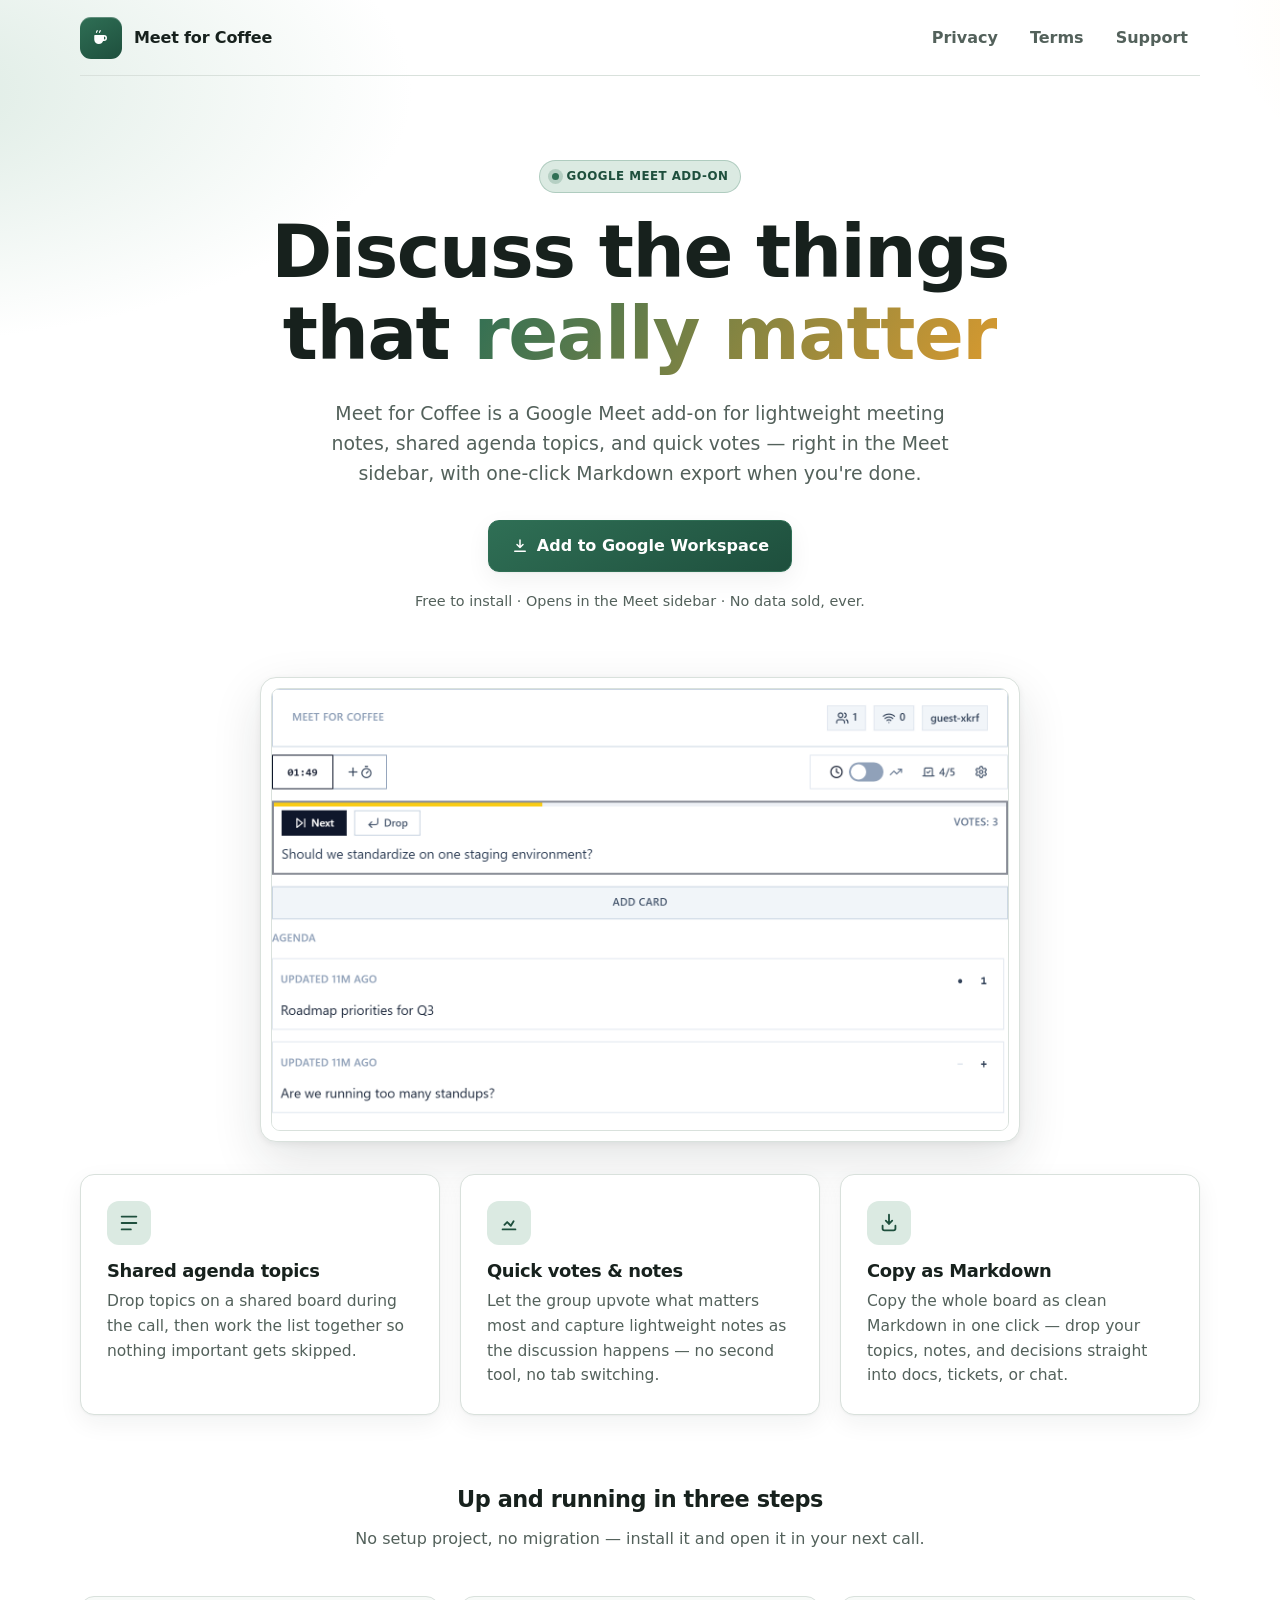
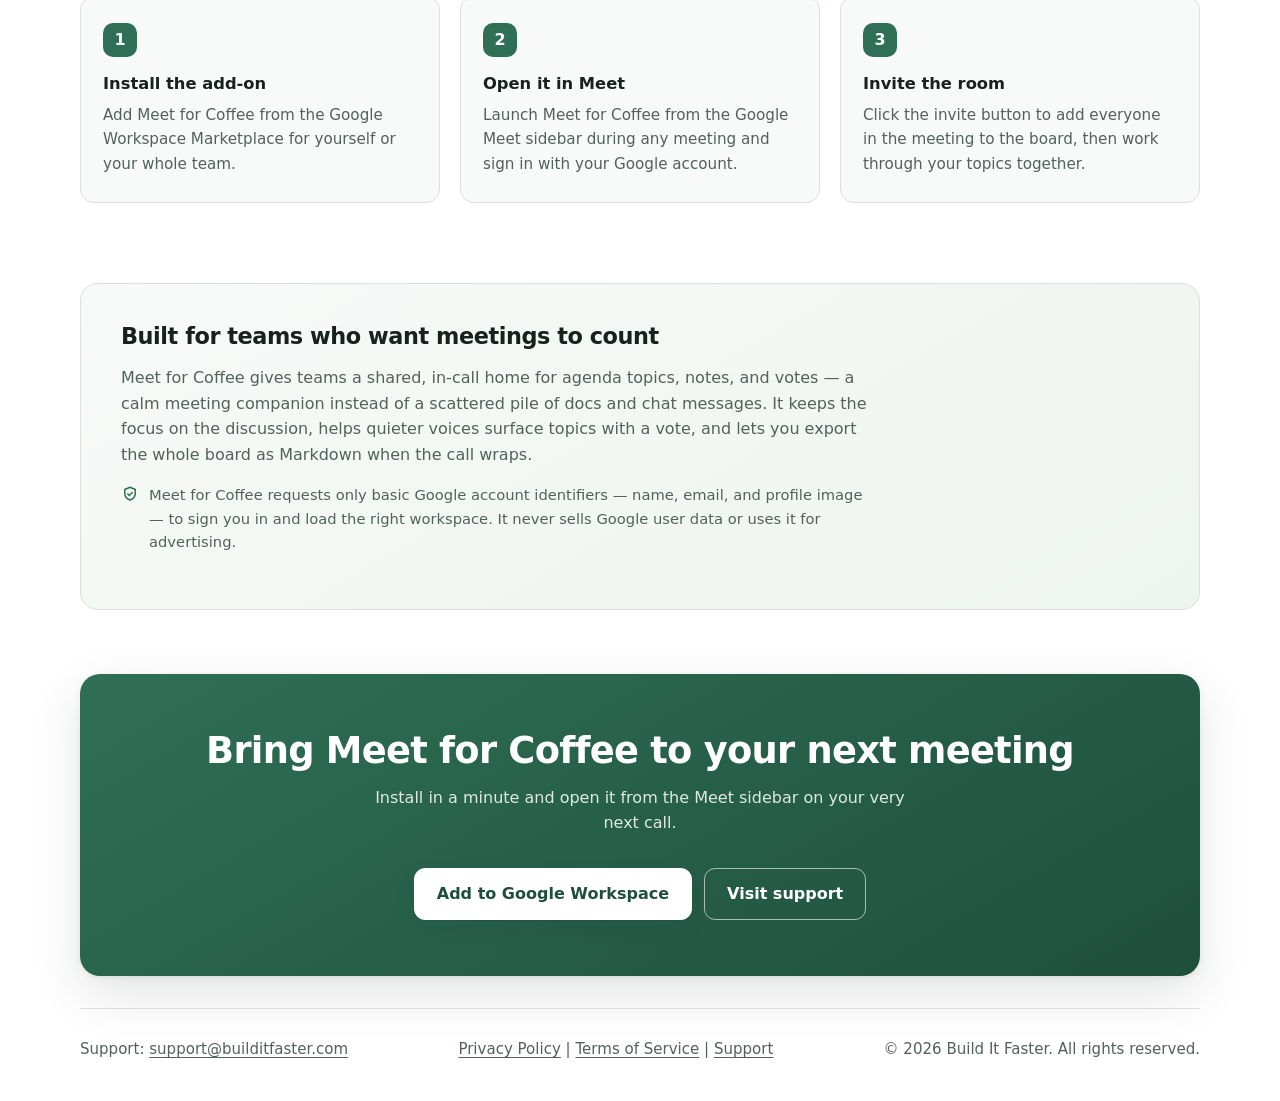
==== index.html @ 9d595fa3 "feat: real Meet for Coffee screenshot + copy tweaks - Add assets/sidepanel.png: actual app captured " ====
<!doctype html>
<html lang="en">
  <head>
    <meta charset="utf-8">
    <meta name="viewport" content="width=device-width, initial-scale=1">
    <meta name="description" content="Meet for Coffee is a Google Meet add-on for lightweight meeting notes, shared agenda topics, quick votes, and one-click Markdown export — right inside your call.">
    <meta name="theme-color" content="#2f6f55">
    <meta property="og:title" content="Meet for Coffee — discuss what actually matters in Google Meet">
    <meta property="og:description" content="Capture agenda topics, notes, and votes, then export the whole board as Markdown — without leaving your Google Meet call.">
    <meta property="og:type" content="website">
    <title>Meet for Coffee — Meeting notes &amp; agendas inside Google Meet</title>
    <link rel="icon" href="data:image/svg+xml,%3Csvg xmlns='http://www.w3.org/2000/svg' viewBox='0 0 32 32'%3E%3Crect width='32' height='32' rx='8' fill='%232f6f55'/%3E%3Cpath d='M9 12h11a4 4 0 0 1 0 8h-1.2A6 6 0 0 1 13 24h0a6 6 0 0 1-6-6v-5a1 1 0 0 1 1-1h1zm11 2v4a2 2 0 0 0 0-4z' fill='%23fff'/%3E%3C/svg%3E">
    <link rel="stylesheet" href="styles.css">
  </head>
  <body>
    <header class="site-header">
      <a class="brand" href="./" aria-label="Meet for Coffee home">
        <span class="logo" aria-hidden="true">
          <svg viewBox="0 0 32 32" fill="none" xmlns="http://www.w3.org/2000/svg">
            <path d="M9 12h11a4 4 0 0 1 0 8h-1.2A6 6 0 0 1 13 24a6 6 0 0 1-6-6v-5a1 1 0 0 1 1-1h1zm11 2v4a2 2 0 0 0 0-4z" fill="currentColor"/>
            <path d="M11 6c0 1.2-1 1.2-1 2.4M15 6c0 1.2-1 1.2-1 2.4" stroke="currentColor" stroke-width="1.6" stroke-linecap="round"/>
          </svg>
        </span>
        <span>Meet for Coffee</span>
      </a>
      <nav aria-label="Primary navigation">
        <a href="./privacy/">Privacy</a>
        <a href="./terms/">Terms</a>
        <a href="./support/">Support</a>
      </nav>
    </header>

    <main>
      <section class="hero hero-center">
        <p class="eyebrow">Google Meet add-on</p>
        <h1>Discuss the things that <span class="accent">really matter</span></h1>
        <p class="lede">Meet for Coffee is a Google Meet add-on for lightweight meeting notes, shared agenda topics, and quick votes — right in the Meet sidebar, with one-click Markdown export when you're done.</p>
        <div class="actions" aria-label="Primary actions">
          <a class="button primary" href="./support/#installation">
            <svg width="18" height="18" viewBox="0 0 24 24" fill="none" xmlns="http://www.w3.org/2000/svg" aria-hidden="true"><path d="M12 4v10m0 0 4-4m-4 4-4-4M5 19h14" stroke="currentColor" stroke-width="2" stroke-linecap="round" stroke-linejoin="round"/></svg>
            Add to Google Workspace
          </a>
        </div>
        <p class="trust">Free to install · Opens in the Meet sidebar · No data sold, ever.</p>
      </section>

      <section class="showcase" aria-label="Meet for Coffee in a Google Meet call">
        <figure class="shot">
          <img
            src="assets/sidepanel.png"
            alt="Meet for Coffee open in the Google Meet sidebar, showing the current topic, votes, and the agenda board"
            loading="lazy"
            onerror="this.closest('.showcase').style.display='none'">
        </figure>
      </section>

      <section class="content-grid" aria-label="Features">
        <article>
          <div class="feat-icon" aria-hidden="true">
            <svg viewBox="0 0 24 24" fill="none" xmlns="http://www.w3.org/2000/svg"><path d="M4 5h16M4 12h16M4 19h10" stroke="currentColor" stroke-width="2" stroke-linecap="round"/></svg>
          </div>
          <h2>Shared agenda topics</h2>
          <p>Drop topics on a shared board during the call, then work the list together so nothing important gets skipped.</p>
        </article>
        <article>
          <div class="feat-icon" aria-hidden="true">
            <svg viewBox="0 0 24 24" fill="none" xmlns="http://www.w3.org/2000/svg"><path d="M7 14l3-3 4 4 3-5" stroke="currentColor" stroke-width="2" stroke-linecap="round" stroke-linejoin="round"/><path d="M5 19h14" stroke="currentColor" stroke-width="2" stroke-linecap="round"/></svg>
          </div>
          <h2>Quick votes &amp; notes</h2>
          <p>Let the group upvote what matters most and capture lightweight notes as the discussion happens — no second tool, no tab switching.</p>
        </article>
        <article>
          <div class="feat-icon" aria-hidden="true">
            <svg viewBox="0 0 24 24" fill="none" xmlns="http://www.w3.org/2000/svg"><path d="M12 3v10m0 0 3.5-3.5M12 13 8.5 9.5" stroke="currentColor" stroke-width="2" stroke-linecap="round" stroke-linejoin="round"/><path d="M5 15v3a2 2 0 0 0 2 2h10a2 2 0 0 0 2-2v-3" stroke="currentColor" stroke-width="2" stroke-linecap="round"/></svg>
          </div>
          <h2>Copy as Markdown</h2>
          <p>Copy the whole board as clean Markdown in one click — drop your topics, notes, and decisions straight into docs, tickets, or chat.</p>
        </article>
      </section>

      <section class="section" aria-labelledby="how-it-works">
        <div class="section-head">
          <h2 id="how-it-works">Up and running in three steps</h2>
          <p>No setup project, no migration — install it and open it in your next call.</p>
        </div>
        <div class="steps">
          <div class="step">
            <h3>Install the add-on</h3>
            <p>Add Meet for Coffee from the Google Workspace Marketplace for yourself or your whole team.</p>
          </div>
          <div class="step">
            <h3>Open it in Meet</h3>
            <p>Launch Meet for Coffee from the Google Meet sidebar during any meeting and sign in with your Google account.</p>
          </div>
          <div class="step">
            <h3>Invite the room</h3>
            <p>Click the invite button to add everyone in the meeting to the board, then work through your topics together.</p>
          </div>
        </div>
      </section>

      <section class="plain-section" aria-labelledby="about">
        <h2 id="about">Built for teams who want meetings to count</h2>
        <p>Meet for Coffee gives teams a shared, in-call home for agenda topics, notes, and votes — a calm meeting companion instead of a scattered pile of docs and chat messages. It keeps the focus on the discussion, helps quieter voices surface topics with a vote, and lets you export the whole board as Markdown when the call wraps.</p>
        <p class="data-note">
          <svg viewBox="0 0 24 24" fill="none" xmlns="http://www.w3.org/2000/svg" aria-hidden="true"><path d="M12 3l7 3v5c0 4.5-3 7.5-7 9-4-1.5-7-4.5-7-9V6l7-3z" stroke="currentColor" stroke-width="2" stroke-linejoin="round"/><path d="M9 12l2 2 4-4" stroke="currentColor" stroke-width="2" stroke-linecap="round" stroke-linejoin="round"/></svg>
          <span>Meet for Coffee requests only basic Google account identifiers — name, email, and profile image — to sign you in and load the right workspace. It never sells Google user data or uses it for advertising.</span>
        </p>
      </section>

      <section class="cta" aria-labelledby="cta-title">
        <h2 id="cta-title">Bring Meet for Coffee to your next meeting</h2>
        <p>Install in a minute and open it from the Meet sidebar on your very next call.</p>
        <div class="actions" style="justify-content:center">
          <a class="button primary" href="./support/#installation">Add to Google Workspace</a>
          <a class="button secondary" href="./support/">Visit support</a>
        </div>
      </section>
    </main>

    <footer class="site-footer">
      <p>Support: <a href="mailto:support@builditfaster.com">support@builditfaster.com</a></p>
      <p>
        <a href="./privacy/">Privacy Policy</a>
        <span aria-hidden="true">|</span>
        <a href="./terms/">Terms of Service</a>
        <span aria-hidden="true">|</span>
        <a href="./support/">Support</a>
      </p>
      <p>&copy; 2026 Build It Faster. All rights reserved.</p>
    </footer>
  </body>
</html>
---- styles.css ----
:root {
  color-scheme: light dark;
  --ink: #17211d;
  --muted: #53615b;
  --line: #d9e1dc;
  --surface: #f7faf8;
  --surface-2: #eef4f0;
  --accent: #2f6f55;
  --accent-dark: #1e4f3d;
  --accent-soft: #dbeae2;
  --warm: #f0b85a;
  --warm-dark: #d99a2f;
  --white: #ffffff;
  --bg: #ffffff;
  --card: #ffffff;
  --shadow: 0 1px 2px rgba(23, 33, 29, 0.04), 0 8px 24px rgba(23, 33, 29, 0.06);
  --shadow-lg: 0 2px 6px rgba(23, 33, 29, 0.06), 0 18px 50px rgba(23, 33, 29, 0.12);
  --radius: 14px;
  font-family: Inter, ui-sans-serif, system-ui, -apple-system, BlinkMacSystemFont, "Segoe UI", sans-serif;
}

@media (prefers-color-scheme: dark) {
  :root {
    --ink: #e8efea;
    --muted: #9fb0a8;
    --line: #2a3833;
    --surface: #16201c;
    --surface-2: #1b2723;
    --accent: #4f9d7c;
    --accent-dark: #79c2a2;
    --accent-soft: #1f3a2e;
    --white: #ffffff;
    --bg: #0e1613;
    --card: #14201b;
    --shadow: 0 1px 2px rgba(0, 0, 0, 0.3), 0 8px 24px rgba(0, 0, 0, 0.35);
    --shadow-lg: 0 2px 6px rgba(0, 0, 0, 0.35), 0 18px 50px rgba(0, 0, 0, 0.5);
  }
}

* {
  box-sizing: border-box;
}

html {
  scroll-behavior: smooth;
}

body {
  margin: 0;
  color: var(--ink);
  background: var(--bg);
  line-height: 1.6;
  -webkit-font-smoothing: antialiased;
}

a {
  color: var(--accent-dark);
  text-decoration-thickness: 0.08em;
  text-underline-offset: 0.18em;
}

.site-header,
.site-footer,
main {
  width: min(1120px, calc(100% - 32px));
  margin: 0 auto;
}

.site-header {
  min-height: 76px;
  display: flex;
  align-items: center;
  justify-content: space-between;
  gap: 24px;
  border-bottom: 1px solid var(--line);
}

.brand {
  display: inline-flex;
  align-items: center;
  gap: 12px;
  color: var(--ink);
  font-weight: 800;
  text-decoration: none;
  letter-spacing: -0.01em;
}

.logo {
  width: 42px;
  height: 42px;
  display: inline-grid;
  place-items: center;
  border-radius: 11px;
  background: linear-gradient(150deg, var(--accent), var(--accent-dark));
  color: var(--white);
  font-size: 0.92rem;
  letter-spacing: 0;
  box-shadow: inset 0 1px 0 rgba(255, 255, 255, 0.25);
}

.logo svg {
  width: 24px;
  height: 24px;
}

nav {
  display: flex;
  flex-wrap: wrap;
  gap: 8px;
  font-weight: 650;
}

nav a {
  color: var(--muted);
  text-decoration: none;
  padding: 8px 12px;
  border-radius: 9px;
  transition: color 0.15s ease, background 0.15s ease;
}

nav a[aria-current="page"],
nav a:hover {
  color: var(--accent-dark);
  background: var(--accent-soft);
}

/* ---------- Hero ---------- */

.hero {
  position: relative;
  padding: 84px 0 56px;
}

.hero-center {
  text-align: center;
  display: flex;
  flex-direction: column;
  align-items: center;
}

.hero-center h1,
.hero-center .lede {
  margin-left: auto;
  margin-right: auto;
}

.hero::before {
  content: "";
  position: absolute;
  inset: -120px -50vw -40px;
  z-index: -1;
  background:
    radial-gradient(900px 420px at 18% 18%, var(--accent-soft), transparent 60%),
    radial-gradient(700px 380px at 92% 8%, rgba(240, 184, 90, 0.18), transparent 60%);
  pointer-events: none;
}

.eyebrow {
  display: inline-flex;
  align-items: center;
  gap: 8px;
  color: var(--accent-dark);
  font-weight: 800;
  margin: 0 0 18px;
  text-transform: uppercase;
  letter-spacing: 0.04em;
  font-size: 0.74rem;
  padding: 6px 12px;
  border-radius: 999px;
  background: var(--accent-soft);
  border: 1px solid color-mix(in srgb, var(--accent) 25%, transparent);
}

.eyebrow::before {
  content: "";
  width: 7px;
  height: 7px;
  border-radius: 50%;
  background: var(--accent);
  box-shadow: 0 0 0 4px color-mix(in srgb, var(--accent) 22%, transparent);
}

h1,
h2 {
  line-height: 1.12;
  margin: 0;
  letter-spacing: -0.02em;
}

h1 {
  max-width: 760px;
  font-size: clamp(2.5rem, 6vw, 4.6rem);
  font-weight: 820;
}

h1 .accent {
  background: linear-gradient(120deg, var(--accent), var(--warm-dark));
  -webkit-background-clip: text;
  background-clip: text;
  color: transparent;
}

h2 {
  font-size: 1.4rem;
  margin-bottom: 14px;
}

.lede {
  max-width: 620px;
  color: var(--muted);
  font-size: 1.18rem;
  margin: 22px 0 0;
}

.actions {
  display: flex;
  flex-wrap: wrap;
  gap: 12px;
  margin-top: 32px;
}

.button {
  min-height: 48px;
  display: inline-flex;
  align-items: center;
  justify-content: center;
  gap: 8px;
  padding: 12px 22px;
  border: 1px solid var(--accent);
  border-radius: 11px;
  font-weight: 720;
  text-decoration: none;
  transition: transform 0.12s ease, box-shadow 0.18s ease, background 0.18s ease;
}

.button.primary {
  background: linear-gradient(150deg, var(--accent), var(--accent-dark));
  color: var(--white);
  box-shadow: var(--shadow);
}

.button.primary:hover {
  transform: translateY(-2px);
  box-shadow: var(--shadow-lg);
}

.button.secondary {
  background: var(--card);
  color: var(--accent-dark);
}

.button.secondary:hover {
  transform: translateY(-2px);
  background: var(--surface);
}

.trust {
  margin: 18px 0 0;
  color: var(--muted);
  font-size: 0.9rem;
}

/* ---------- App screenshot showcase ---------- */

.showcase {
  display: flex;
  justify-content: center;
  padding: 8px 0 16px;
}

.shot {
  margin: 0;
  max-width: 760px;
  width: 100%;
  background: var(--card);
  border: 1px solid var(--line);
  border-radius: 16px;
  padding: 10px;
  box-shadow: var(--shadow-lg);
}

.shot img {
  display: block;
  width: 100%;
  height: auto;
  border-radius: 9px;
  border: 1px solid var(--line);
}

@media (prefers-reduced-motion: reduce) {
  html { scroll-behavior: auto; }
}

/* ---------- Feature cards ---------- */

.content-grid {
  display: grid;
  grid-template-columns: repeat(3, minmax(0, 1fr));
  gap: 20px;
  padding: 16px 0 8px;
}

.content-grid article {
  background: var(--card);
  border: 1px solid var(--line);
  border-radius: var(--radius);
  padding: 26px;
  box-shadow: var(--shadow);
  transition: transform 0.15s ease, box-shadow 0.2s ease;
}

.content-grid article:hover {
  transform: translateY(-3px);
  box-shadow: var(--shadow-lg);
}

.feat-icon {
  width: 44px;
  height: 44px;
  display: grid;
  place-items: center;
  border-radius: 12px;
  background: var(--accent-soft);
  color: var(--accent-dark);
  margin-bottom: 16px;
}

.feat-icon svg { width: 22px; height: 22px; }

.content-grid h2 { font-size: 1.12rem; margin-bottom: 8px; }
.content-grid p { margin: 0; color: var(--muted); font-size: 0.97rem; }

/* ---------- Steps + about ---------- */

.section-head {
  text-align: center;
  max-width: 640px;
  margin: 0 auto 8px;
}

.section-head p { color: var(--muted); margin-top: 10px; }

.steps {
  display: grid;
  grid-template-columns: repeat(3, 1fr);
  gap: 20px;
  padding: 28px 0 8px;
  counter-reset: step;
}

.step {
  position: relative;
  padding: 26px 22px;
  background: var(--surface);
  border: 1px solid var(--line);
  border-radius: var(--radius);
}

.step::before {
  counter-increment: step;
  content: counter(step);
  display: grid;
  place-items: center;
  width: 34px;
  height: 34px;
  border-radius: 10px;
  background: var(--accent);
  color: var(--white);
  font-weight: 800;
  margin-bottom: 14px;
}

.step h3 { margin: 0 0 6px; font-size: 1.02rem; }
.step p { margin: 0; color: var(--muted); font-size: 0.95rem; }

.section {
  padding: 64px 0 16px;
}

.plain-section {
  background: linear-gradient(150deg, var(--surface), var(--surface-2));
  border: 1px solid var(--line);
  border-radius: 18px;
  padding: 40px;
  margin: 56px 0 16px;
}

.plain-section h2 { margin-bottom: 12px; }
.plain-section p { max-width: 760px; color: var(--muted); }

.data-note {
  display: flex;
  gap: 10px;
  align-items: flex-start;
  margin-top: 14px;
  font-size: 0.92rem;
  color: var(--muted);
}

.data-note svg { flex: none; width: 18px; height: 18px; color: var(--accent); margin-top: 2px; }

/* ---------- CTA ---------- */

.cta {
  text-align: center;
  background: linear-gradient(150deg, var(--accent), var(--accent-dark));
  color: var(--white);
  border-radius: 20px;
  padding: 56px 32px;
  margin: 64px 0 16px;
  box-shadow: var(--shadow-lg);
}

.cta h2 { color: var(--white); font-size: clamp(1.6rem, 3.4vw, 2.3rem); }
.cta p { color: rgba(255, 255, 255, 0.86); max-width: 560px; margin: 12px auto 28px; }

.cta .button.primary {
  background: var(--white);
  color: var(--accent-dark);
  border-color: var(--white);
}

.cta .button.secondary {
  background: transparent;
  color: var(--white);
  border-color: rgba(255, 255, 255, 0.6);
}

/* ---------- Policy pages ---------- */

.policy {
  max-width: 840px;
  padding: 56px 0 64px;
}

.policy h1 {
  font-size: clamp(2.25rem, 7vw, 4rem);
  margin-bottom: 20px;
}

.policy h2 {
  margin-top: 36px;
}

li + li {
  margin-top: 8px;
}

/* ---------- Footer ---------- */

.site-footer {
  display: flex;
  flex-wrap: wrap;
  justify-content: space-between;
  gap: 10px 20px;
  padding: 28px 0 40px;
  margin-top: 32px;
  border-top: 1px solid var(--line);
  color: var(--muted);
  font-size: 0.94rem;
}

.site-footer p {
  margin: 0;
}

.site-footer a { color: var(--muted); }
.site-footer a:hover { color: var(--accent-dark); }

@media (max-width: 900px) {
  .hero {
    grid-template-columns: 1fr;
    padding: 56px 0 40px;
    gap: 40px;
  }
  .content-grid,
  .steps {
    grid-template-columns: 1fr;
  }
}

@media (max-width: 720px) {
  .site-header {
    align-items: flex-start;
    flex-direction: column;
    padding: 18px 0;
  }
  .plain-section,
  .cta { padding: 32px 22px; }
  .button {
    width: 100%;
  }
}
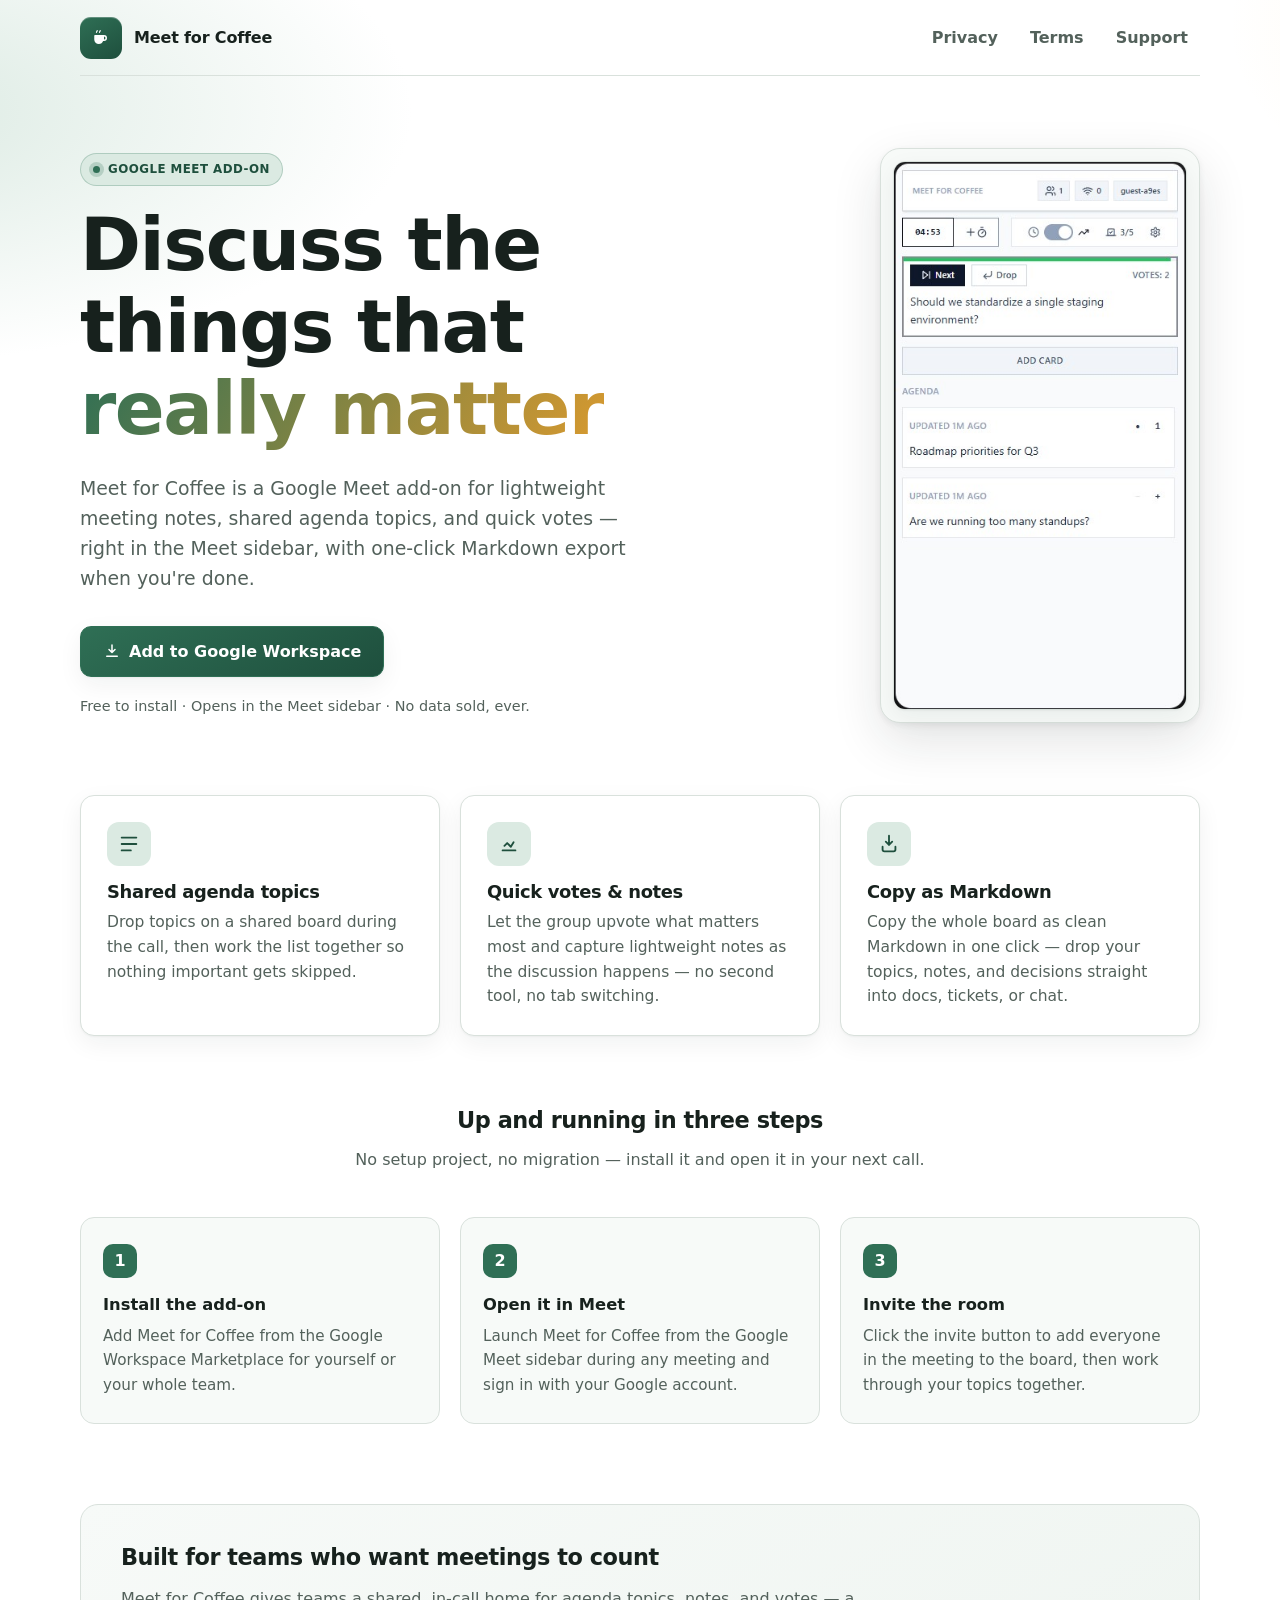
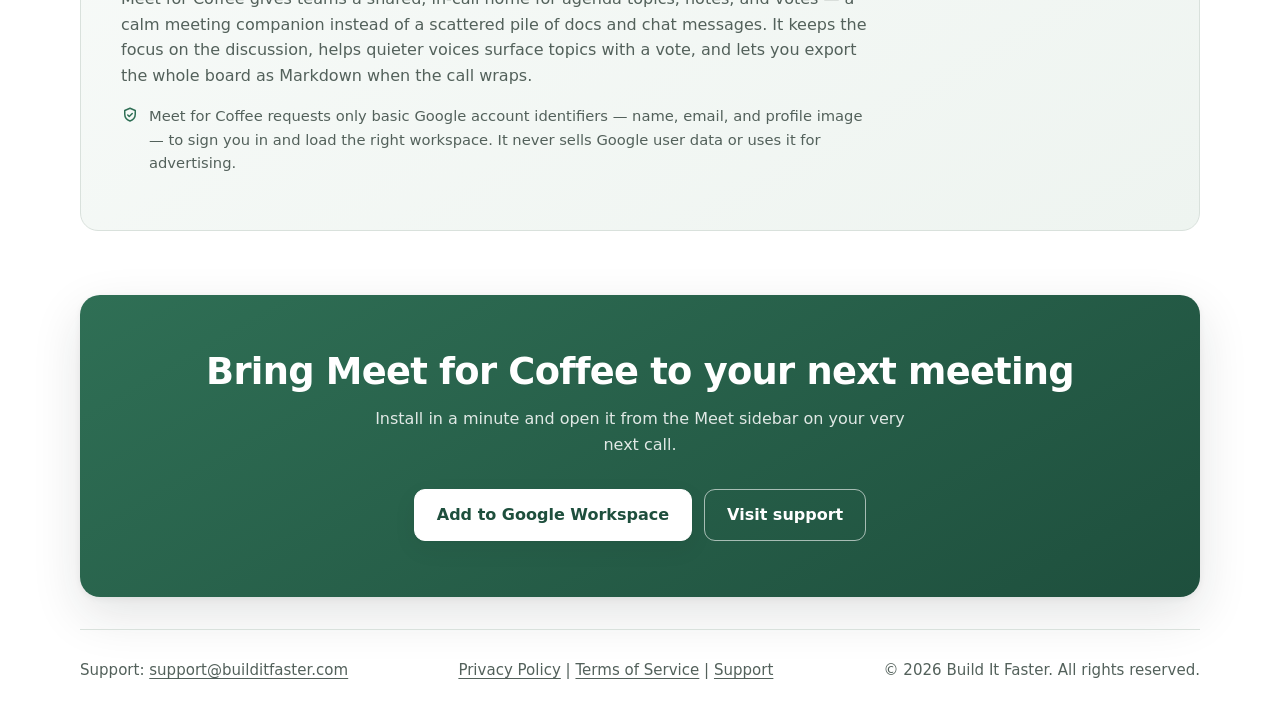
==== commit 9cca6888: "style: two-column hero with offset screenshot; swap to user's panel jpg - Restore side-by-side hero " ====
--- a/index.html
+++ b/index.html
@@ -31,27 +31,29 @@
     </header>
 
     <main>
-      <section class="hero hero-center">
-        <p class="eyebrow">Google Meet add-on</p>
-        <h1>Discuss the things that <span class="accent">really matter</span></h1>
-        <p class="lede">Meet for Coffee is a Google Meet add-on for lightweight meeting notes, shared agenda topics, and quick votes — right in the Meet sidebar, with one-click Markdown export when you're done.</p>
-        <div class="actions" aria-label="Primary actions">
-          <a class="button primary" href="./support/#installation">
-            <svg width="18" height="18" viewBox="0 0 24 24" fill="none" xmlns="http://www.w3.org/2000/svg" aria-hidden="true"><path d="M12 4v10m0 0 4-4m-4 4-4-4M5 19h14" stroke="currentColor" stroke-width="2" stroke-linecap="round" stroke-linejoin="round"/></svg>
-            Add to Google Workspace
-          </a>
+      <section class="hero">
+        <div class="hero-copy">
+          <p class="eyebrow">Google Meet add-on</p>
+          <h1>Discuss the things that <span class="accent">really matter</span></h1>
+          <p class="lede">Meet for Coffee is a Google Meet add-on for lightweight meeting notes, shared agenda topics, and quick votes — right in the Meet sidebar, with one-click Markdown export when you're done.</p>
+          <div class="actions" aria-label="Primary actions">
+            <a class="button primary" href="./support/#installation">
+              <svg width="18" height="18" viewBox="0 0 24 24" fill="none" xmlns="http://www.w3.org/2000/svg" aria-hidden="true"><path d="M12 4v10m0 0 4-4m-4 4-4-4M5 19h14" stroke="currentColor" stroke-width="2" stroke-linecap="round" stroke-linejoin="round"/></svg>
+              Add to Google Workspace
+            </a>
+          </div>
+          <p class="trust">Free to install · Opens in the Meet sidebar · No data sold, ever.</p>
         </div>
-        <p class="trust">Free to install · Opens in the Meet sidebar · No data sold, ever.</p>
-      </section>
 
-      <section class="showcase" aria-label="Meet for Coffee in a Google Meet call">
-        <figure class="shot">
-          <img
-            src="assets/sidepanel.png"
-            alt="Meet for Coffee open in the Google Meet sidebar, showing the current topic, votes, and the agenda board"
-            loading="lazy"
-            onerror="this.closest('.showcase').style.display='none'">
-        </figure>
+        <div class="hero-art">
+          <figure class="shot">
+            <img
+              src="assets/sidepanel.jpg"
+              alt="Meet for Coffee open in the Google Meet sidebar, showing the current topic, votes, and the agenda board"
+              loading="lazy"
+              onerror="this.closest('.hero-art').style.display='none'">
+          </figure>
+        </div>
       </section>
 
       <section class="content-grid" aria-label="Features">
--- a/styles.css
+++ b/styles.css
@@ -128,21 +128,14 @@
 
 .hero {
   position: relative;
-  padding: 84px 0 56px;
-}
-
-.hero-center {
-  text-align: center;
-  display: flex;
-  flex-direction: column;
+  display: grid;
+  grid-template-columns: 1.1fr 0.9fr;
   align-items: center;
-}
-
-.hero-center h1,
-.hero-center .lede {
-  margin-left: auto;
-  margin-right: auto;
-}
+  gap: 56px;
+  padding: 72px 0 56px;
+}
+
+.hero-copy { min-width: 0; }
 
 .hero::before {
   content: "";
@@ -260,22 +253,21 @@
   font-size: 0.9rem;
 }
 
-/* ---------- App screenshot showcase ---------- */
-
-.showcase {
-  display: flex;
-  justify-content: center;
-  padding: 8px 0 16px;
+/* ---------- App screenshot (hero) ---------- */
+
+.hero-art {
+  justify-self: end;
+  width: 100%;
+  max-width: 320px;
 }
 
 .shot {
   margin: 0;
-  max-width: 760px;
   width: 100%;
-  background: var(--card);
+  background: var(--surface);
   border: 1px solid var(--line);
-  border-radius: 16px;
-  padding: 10px;
+  border-radius: 20px;
+  padding: 12px;
   box-shadow: var(--shadow-lg);
 }
 
@@ -283,8 +275,16 @@
   display: block;
   width: 100%;
   height: auto;
-  border-radius: 9px;
+  border-radius: 12px;
   border: 1px solid var(--line);
+  box-shadow: var(--shadow);
+}
+
+@media (max-width: 900px) {
+  .hero-art {
+    justify-self: center;
+    max-width: 300px;
+  }
 }
 
 @media (prefers-reduced-motion: reduce) {
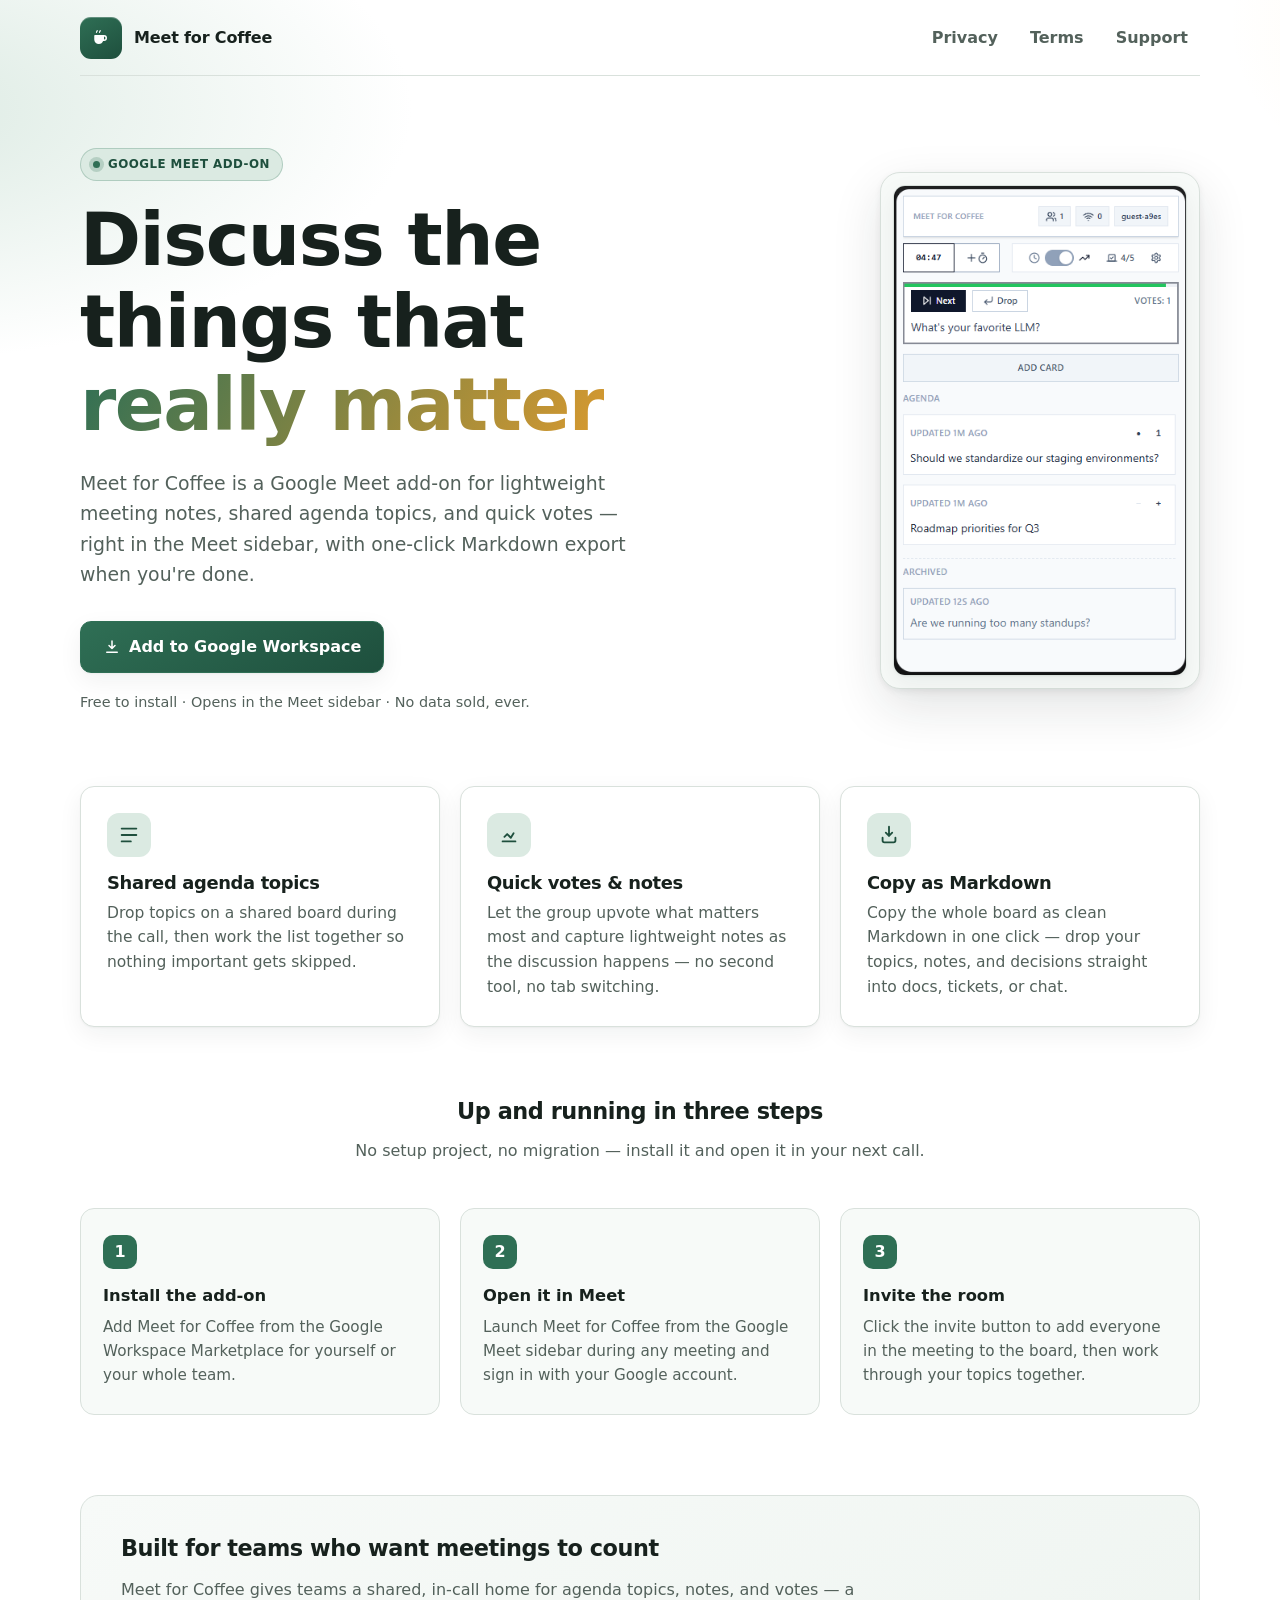
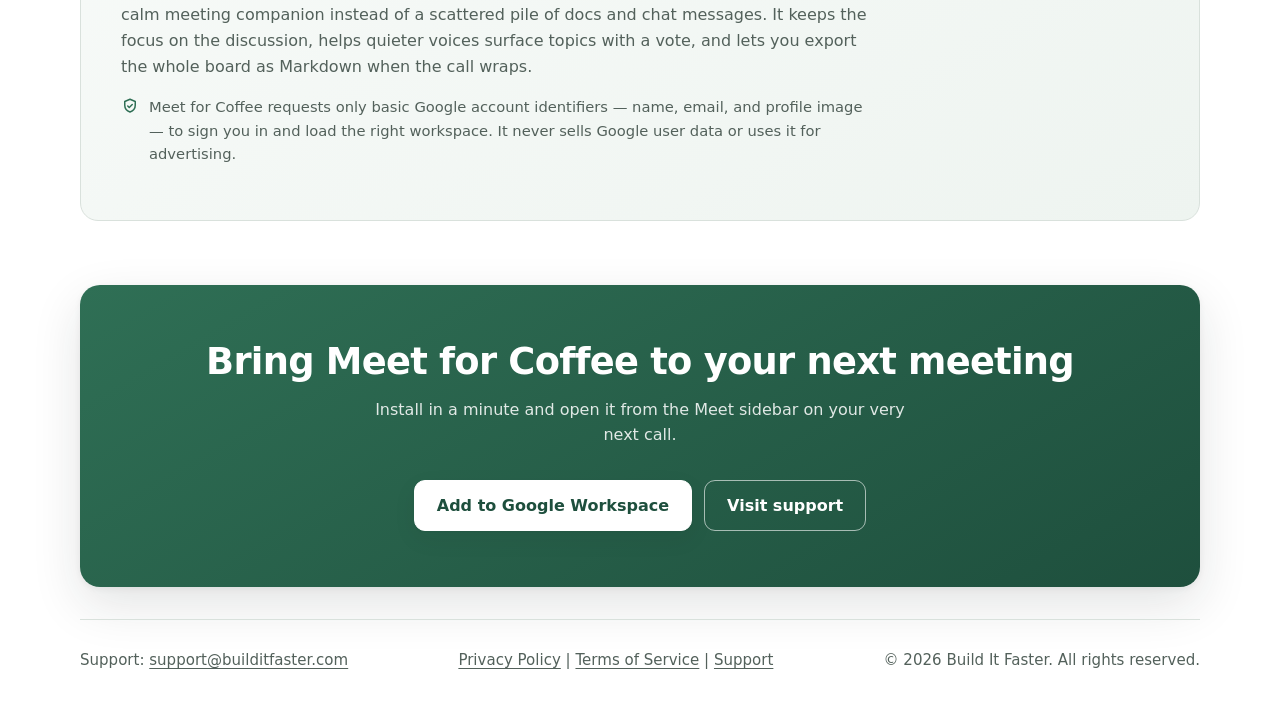
==== commit 5f46e362: "style: update hero screenshot to latest panel capture Co-Authored-By: Claude Opus 4.8 <noreply@anthr" ====
--- a/index.html
+++ b/index.html
@@ -48,7 +48,7 @@
         <div class="hero-art">
           <figure class="shot">
             <img
-              src="assets/sidepanel.jpg"
+              src="assets/sidepanel.png"
               alt="Meet for Coffee open in the Google Meet sidebar, showing the current topic, votes, and the agenda board"
               loading="lazy"
               onerror="this.closest('.hero-art').style.display='none'">
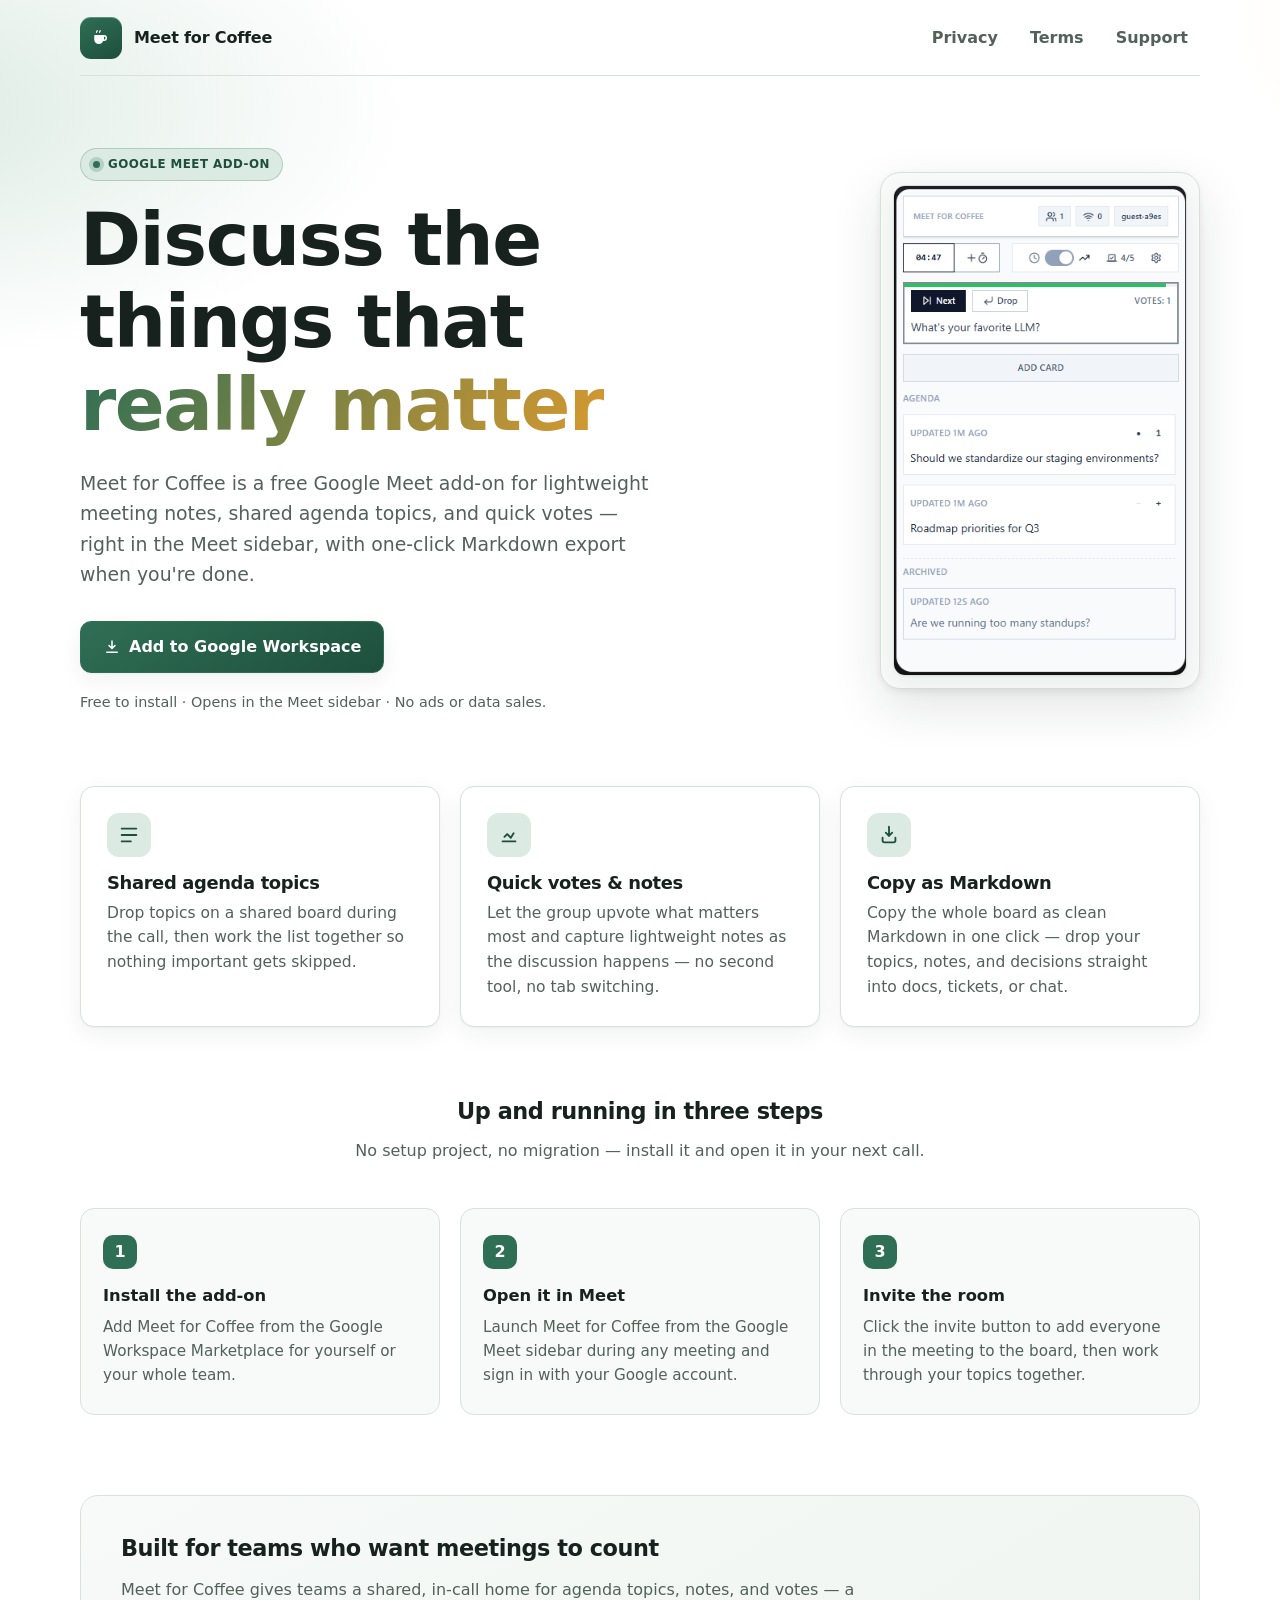
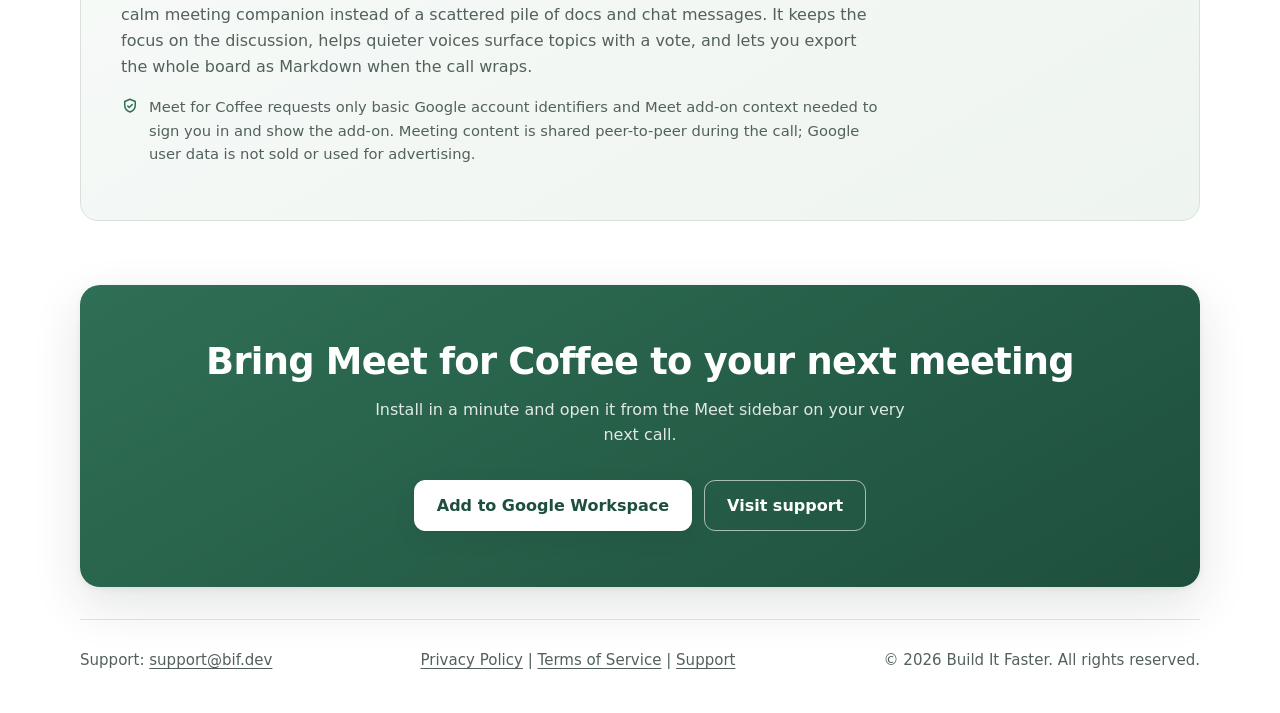
==== commit d7265a66: "Update launch copy and analytics" ====
--- a/index.html
+++ b/index.html
@@ -3,12 +3,21 @@
   <head>
     <meta charset="utf-8">
     <meta name="viewport" content="width=device-width, initial-scale=1">
-    <meta name="description" content="Meet for Coffee is a Google Meet add-on for lightweight meeting notes, shared agenda topics, quick votes, and one-click Markdown export — right inside your call.">
+    <meta name="description" content="Meet for Coffee is a free Google Meet add-on for lightweight meeting notes, shared agenda topics, quick votes, and one-click Markdown export — right inside your call.">
     <meta name="theme-color" content="#2f6f55">
     <meta property="og:title" content="Meet for Coffee — discuss what actually matters in Google Meet">
     <meta property="og:description" content="Capture agenda topics, notes, and votes, then export the whole board as Markdown — without leaving your Google Meet call.">
     <meta property="og:type" content="website">
     <title>Meet for Coffee — Meeting notes &amp; agendas inside Google Meet</title>
+    <!-- Google tag (gtag.js) -->
+    <script async src="https://www.googletagmanager.com/gtag/js?id=G-ZDNVDPG5RC"></script>
+    <script>
+      window.dataLayer = window.dataLayer || [];
+      function gtag(){dataLayer.push(arguments);}
+      gtag('js', new Date());
+
+      gtag('config', 'G-ZDNVDPG5RC');
+    </script>
     <link rel="icon" href="data:image/svg+xml,%3Csvg xmlns='http://www.w3.org/2000/svg' viewBox='0 0 32 32'%3E%3Crect width='32' height='32' rx='8' fill='%232f6f55'/%3E%3Cpath d='M9 12h11a4 4 0 0 1 0 8h-1.2A6 6 0 0 1 13 24h0a6 6 0 0 1-6-6v-5a1 1 0 0 1 1-1h1zm11 2v4a2 2 0 0 0 0-4z' fill='%23fff'/%3E%3C/svg%3E">
     <link rel="stylesheet" href="styles.css">
   </head>
@@ -35,14 +44,14 @@
         <div class="hero-copy">
           <p class="eyebrow">Google Meet add-on</p>
           <h1>Discuss the things that <span class="accent">really matter</span></h1>
-          <p class="lede">Meet for Coffee is a Google Meet add-on for lightweight meeting notes, shared agenda topics, and quick votes — right in the Meet sidebar, with one-click Markdown export when you're done.</p>
+          <p class="lede">Meet for Coffee is a free Google Meet add-on for lightweight meeting notes, shared agenda topics, and quick votes — right in the Meet sidebar, with one-click Markdown export when you're done.</p>
           <div class="actions" aria-label="Primary actions">
             <a class="button primary" href="./support/#installation">
               <svg width="18" height="18" viewBox="0 0 24 24" fill="none" xmlns="http://www.w3.org/2000/svg" aria-hidden="true"><path d="M12 4v10m0 0 4-4m-4 4-4-4M5 19h14" stroke="currentColor" stroke-width="2" stroke-linecap="round" stroke-linejoin="round"/></svg>
               Add to Google Workspace
             </a>
           </div>
-          <p class="trust">Free to install · Opens in the Meet sidebar · No data sold, ever.</p>
+          <p class="trust">Free to install · Opens in the Meet sidebar · No ads or data sales.</p>
         </div>
 
         <div class="hero-art">
@@ -106,7 +115,7 @@
         <p>Meet for Coffee gives teams a shared, in-call home for agenda topics, notes, and votes — a calm meeting companion instead of a scattered pile of docs and chat messages. It keeps the focus on the discussion, helps quieter voices surface topics with a vote, and lets you export the whole board as Markdown when the call wraps.</p>
         <p class="data-note">
           <svg viewBox="0 0 24 24" fill="none" xmlns="http://www.w3.org/2000/svg" aria-hidden="true"><path d="M12 3l7 3v5c0 4.5-3 7.5-7 9-4-1.5-7-4.5-7-9V6l7-3z" stroke="currentColor" stroke-width="2" stroke-linejoin="round"/><path d="M9 12l2 2 4-4" stroke="currentColor" stroke-width="2" stroke-linecap="round" stroke-linejoin="round"/></svg>
-          <span>Meet for Coffee requests only basic Google account identifiers — name, email, and profile image — to sign you in and load the right workspace. It never sells Google user data or uses it for advertising.</span>
+          <span>Meet for Coffee requests only basic Google account identifiers and Meet add-on context needed to sign you in and show the add-on. Meeting content is shared peer-to-peer during the call; Google user data is not sold or used for advertising.</span>
         </p>
       </section>
 
@@ -121,7 +130,7 @@
     </main>
 
     <footer class="site-footer">
-      <p>Support: <a href="mailto:support@builditfaster.com">support@builditfaster.com</a></p>
+      <p>Support: <a href="mailto:support@bif.dev">support@bif.dev</a></p>
       <p>
         <a href="./privacy/">Privacy Policy</a>
         <span aria-hidden="true">|</span>
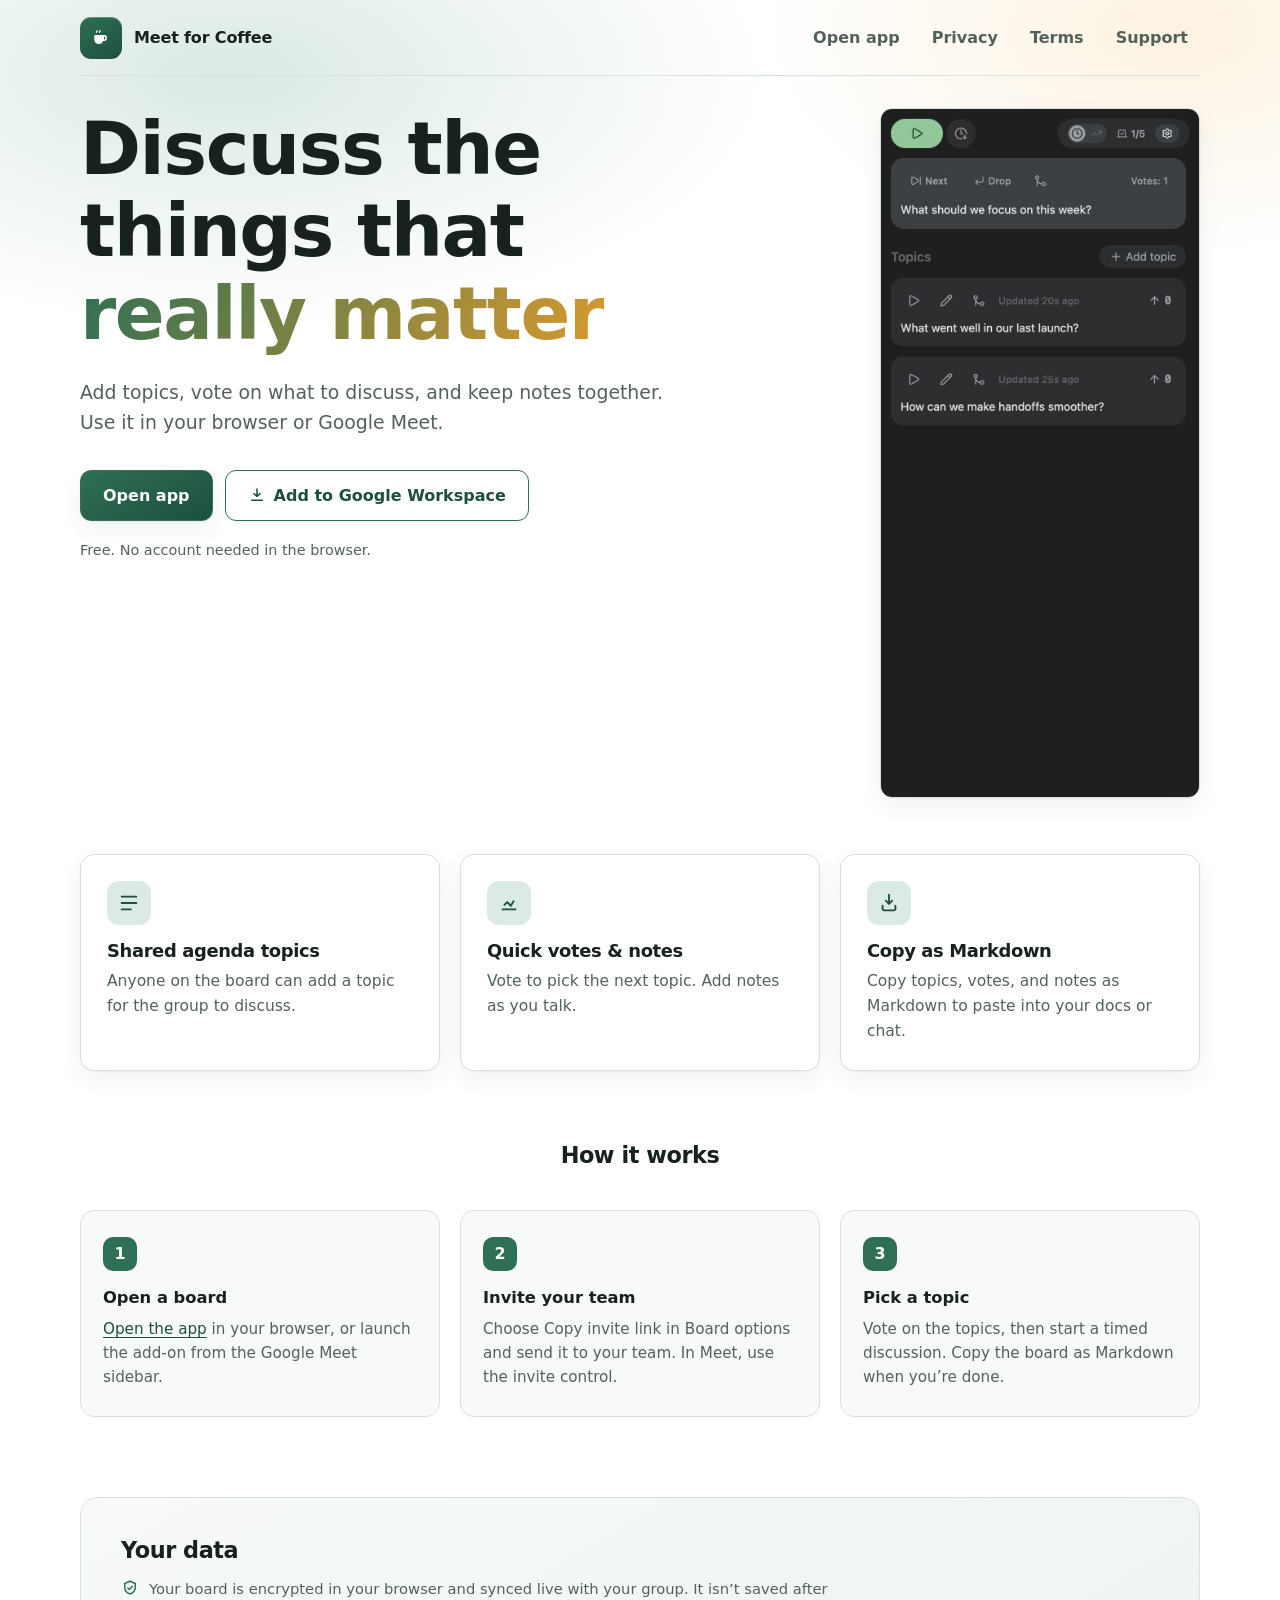
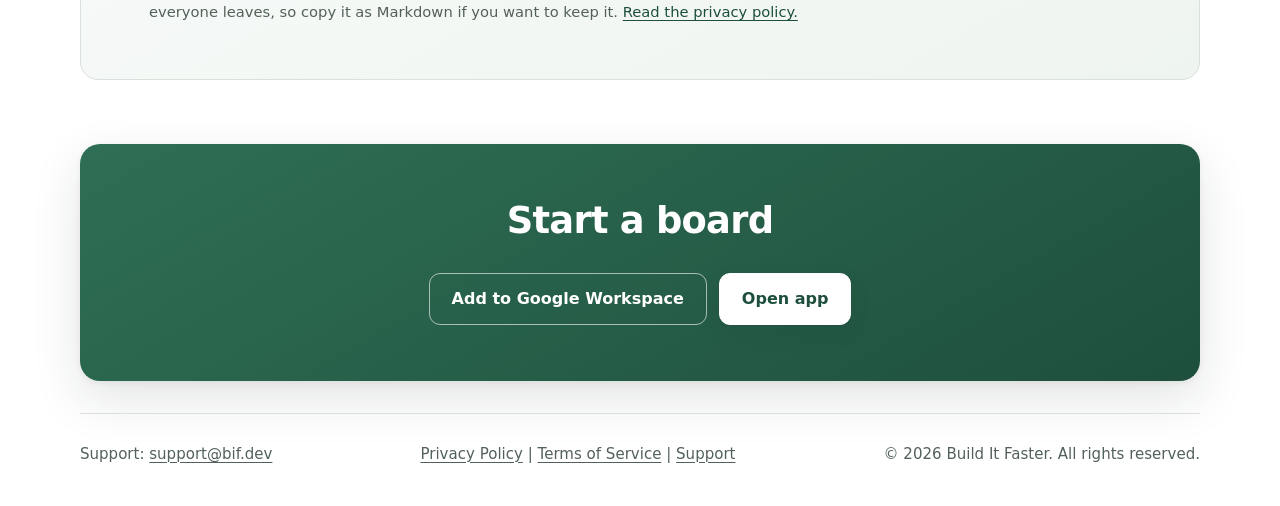
==== commit 50c95924: "Refresh site for standalone app at app.start.coffee" ====
--- a/index.html
+++ b/index.html
@@ -3,12 +3,14 @@
   <head>
     <meta charset="utf-8">
     <meta name="viewport" content="width=device-width, initial-scale=1">
-    <meta name="description" content="Meet for Coffee is a free Google Meet add-on for lightweight meeting notes, shared agenda topics, quick votes, and one-click Markdown export — right inside your call.">
+    <meta name="description" content="Free shared agendas, meeting notes, quick votes, and Markdown export. Open Meet for Coffee in your browser or inside Google Meet.">
     <meta name="theme-color" content="#2f6f55">
-    <meta property="og:title" content="Meet for Coffee — discuss what actually matters in Google Meet">
-    <meta property="og:description" content="Capture agenda topics, notes, and votes, then export the whole board as Markdown — without leaving your Google Meet call.">
+    <meta property="og:title" content="Meet for Coffee — discuss what actually matters">
+    <meta property="og:description" content="Capture agenda topics, notes, and votes in your browser or Google Meet, then export the board as Markdown.">
     <meta property="og:type" content="website">
-    <title>Meet for Coffee — Meeting notes &amp; agendas inside Google Meet</title>
+    <meta property="og:url" content="https://start.coffee/">
+    <link rel="canonical" href="https://start.coffee/">
+    <title>Meet for Coffee — Shared agendas in your browser &amp; Google Meet</title>
     <!-- Google tag (gtag.js) -->
     <script async src="https://www.googletagmanager.com/gtag/js?id=G-ZDNVDPG5RC"></script>
     <script>
@@ -33,6 +35,7 @@
         <span>Meet for Coffee</span>
       </a>
       <nav aria-label="Primary navigation">
+        <a href="https://app.start.coffee/">Open app</a>
         <a href="./privacy/">Privacy</a>
         <a href="./terms/">Terms</a>
         <a href="./support/">Support</a>
@@ -42,25 +45,26 @@
     <main>
       <section class="hero">
         <div class="hero-copy">
-          <p class="eyebrow">Google Meet add-on</p>
           <h1>Discuss the things that <span class="accent">really matter</span></h1>
-          <p class="lede">Meet for Coffee is a free Google Meet add-on for lightweight meeting notes, shared agenda topics, and quick votes — right in the Meet sidebar, with one-click Markdown export when you're done.</p>
+          <p class="lede">Add topics, vote on what to discuss, and keep notes together. Use it in your browser or Google Meet.</p>
           <div class="actions" aria-label="Primary actions">
-            <a class="button primary" href="./support/#installation">
+            <a class="button primary" href="https://app.start.coffee/">Open app</a>
+            <a class="button secondary" href="https://workspace.google.com/u/0/marketplace/app/meet_for_coffee/123047162315">
               <svg width="18" height="18" viewBox="0 0 24 24" fill="none" xmlns="http://www.w3.org/2000/svg" aria-hidden="true"><path d="M12 4v10m0 0 4-4m-4 4-4-4M5 19h14" stroke="currentColor" stroke-width="2" stroke-linecap="round" stroke-linejoin="round"/></svg>
               Add to Google Workspace
             </a>
           </div>
-          <p class="trust">Free to install · Opens in the Meet sidebar · No ads or data sales.</p>
+          <p class="trust">Free. No account needed in the browser.</p>
         </div>
 
         <div class="hero-art">
           <figure class="shot">
             <img
-              src="assets/sidepanel.png"
-              alt="Meet for Coffee open in the Google Meet sidebar, showing the current topic, votes, and the agenda board"
-              loading="lazy"
-              onerror="this.closest('.hero-art').style.display='none'">
+              src="assets/standalone-mobile.jpg"
+              width="390"
+              height="844"
+              alt="Meet for Coffee web app on mobile, showing an active discussion, a vote, and two agenda topics"
+              fetchpriority="high">
           </figure>
         </div>
       </section>
@@ -71,60 +75,57 @@
             <svg viewBox="0 0 24 24" fill="none" xmlns="http://www.w3.org/2000/svg"><path d="M4 5h16M4 12h16M4 19h10" stroke="currentColor" stroke-width="2" stroke-linecap="round"/></svg>
           </div>
           <h2>Shared agenda topics</h2>
-          <p>Drop topics on a shared board during the call, then work the list together so nothing important gets skipped.</p>
+          <p>Anyone on the board can add a topic for the group to discuss.</p>
         </article>
         <article>
           <div class="feat-icon" aria-hidden="true">
             <svg viewBox="0 0 24 24" fill="none" xmlns="http://www.w3.org/2000/svg"><path d="M7 14l3-3 4 4 3-5" stroke="currentColor" stroke-width="2" stroke-linecap="round" stroke-linejoin="round"/><path d="M5 19h14" stroke="currentColor" stroke-width="2" stroke-linecap="round"/></svg>
           </div>
           <h2>Quick votes &amp; notes</h2>
-          <p>Let the group upvote what matters most and capture lightweight notes as the discussion happens — no second tool, no tab switching.</p>
+          <p>Vote to pick the next topic. Add notes as you talk.</p>
         </article>
         <article>
           <div class="feat-icon" aria-hidden="true">
             <svg viewBox="0 0 24 24" fill="none" xmlns="http://www.w3.org/2000/svg"><path d="M12 3v10m0 0 3.5-3.5M12 13 8.5 9.5" stroke="currentColor" stroke-width="2" stroke-linecap="round" stroke-linejoin="round"/><path d="M5 15v3a2 2 0 0 0 2 2h10a2 2 0 0 0 2-2v-3" stroke="currentColor" stroke-width="2" stroke-linecap="round"/></svg>
           </div>
           <h2>Copy as Markdown</h2>
-          <p>Copy the whole board as clean Markdown in one click — drop your topics, notes, and decisions straight into docs, tickets, or chat.</p>
+          <p>Copy topics, votes, and notes as Markdown to paste into your docs or chat.</p>
         </article>
       </section>
 
       <section class="section" aria-labelledby="how-it-works">
         <div class="section-head">
-          <h2 id="how-it-works">Up and running in three steps</h2>
-          <p>No setup project, no migration — install it and open it in your next call.</p>
+          <h2 id="how-it-works">How it works</h2>
         </div>
         <div class="steps">
           <div class="step">
-            <h3>Install the add-on</h3>
-            <p>Add Meet for Coffee from the Google Workspace Marketplace for yourself or your whole team.</p>
+            <h3>Open a board</h3>
+            <p><a href="https://app.start.coffee/">Open the app</a> in your browser, or launch the add-on from the Google Meet sidebar.</p>
           </div>
           <div class="step">
-            <h3>Open it in Meet</h3>
-            <p>Launch Meet for Coffee from the Google Meet sidebar during any meeting and sign in with your Google account.</p>
+            <h3>Invite your team</h3>
+            <p>Choose Copy invite link in Board options and send it to your team. In Meet, use the invite control.</p>
           </div>
           <div class="step">
-            <h3>Invite the room</h3>
-            <p>Click the invite button to add everyone in the meeting to the board, then work through your topics together.</p>
+            <h3>Pick a topic</h3>
+            <p>Vote on the topics, then start a timed discussion. Copy the board as Markdown when you’re done.</p>
           </div>
         </div>
       </section>
 
       <section class="plain-section" aria-labelledby="about">
-        <h2 id="about">Built for teams who want meetings to count</h2>
-        <p>Meet for Coffee gives teams a shared, in-call home for agenda topics, notes, and votes — a calm meeting companion instead of a scattered pile of docs and chat messages. It keeps the focus on the discussion, helps quieter voices surface topics with a vote, and lets you export the whole board as Markdown when the call wraps.</p>
+        <h2 id="about">Your data</h2>
         <p class="data-note">
           <svg viewBox="0 0 24 24" fill="none" xmlns="http://www.w3.org/2000/svg" aria-hidden="true"><path d="M12 3l7 3v5c0 4.5-3 7.5-7 9-4-1.5-7-4.5-7-9V6l7-3z" stroke="currentColor" stroke-width="2" stroke-linejoin="round"/><path d="M9 12l2 2 4-4" stroke="currentColor" stroke-width="2" stroke-linecap="round" stroke-linejoin="round"/></svg>
-          <span>Meet for Coffee requests only basic Google account identifiers and Meet add-on context needed to sign you in and show the add-on. Meeting content is shared peer-to-peer during the call; Google user data is not sold or used for advertising.</span>
+          <span>Your board is encrypted in your browser and synced live with your group. It isn’t saved after everyone leaves, so copy it as Markdown if you want to keep it. <a href="./privacy/">Read the privacy policy.</a></span>
         </p>
       </section>
 
       <section class="cta" aria-labelledby="cta-title">
-        <h2 id="cta-title">Bring Meet for Coffee to your next meeting</h2>
-        <p>Install in a minute and open it from the Meet sidebar on your very next call.</p>
+        <h2 id="cta-title">Start a board</h2>
         <div class="actions" style="justify-content:center">
-          <a class="button primary" href="./support/#installation">Add to Google Workspace</a>
-          <a class="button secondary" href="./support/">Visit support</a>
+          <a class="button secondary" href="https://workspace.google.com/u/0/marketplace/app/meet_for_coffee/123047162315">Add to Google Workspace</a>
+          <a class="button primary" href="https://app.start.coffee/">Open app</a>
         </div>
       </section>
     </main>
--- a/styles.css
+++ b/styles.css
@@ -48,7 +48,10 @@
 body {
   margin: 0;
   color: var(--ink);
-  background: var(--bg);
+  background:
+    radial-gradient(900px 420px at 18% 75px, var(--accent-soft), transparent 60%),
+    radial-gradient(700px 380px at 92% 30px, rgba(240, 184, 90, 0.18), transparent 60%),
+    var(--bg);
   line-height: 1.6;
   -webkit-font-smoothing: antialiased;
 }
@@ -124,54 +127,24 @@
   background: var(--accent-soft);
 }
 
+a:focus-visible {
+  outline: 3px solid var(--accent-dark);
+  outline-offset: 4px;
+}
+
 /* ---------- Hero ---------- */
 
 .hero {
   position: relative;
   display: grid;
   grid-template-columns: 1.1fr 0.9fr;
-  align-items: center;
+  align-items: start;
   gap: 56px;
-  padding: 72px 0 56px;
+  padding: 32px 0 40px;
 }
 
 .hero-copy { min-width: 0; }
 
-.hero::before {
-  content: "";
-  position: absolute;
-  inset: -120px -50vw -40px;
-  z-index: -1;
-  background:
-    radial-gradient(900px 420px at 18% 18%, var(--accent-soft), transparent 60%),
-    radial-gradient(700px 380px at 92% 8%, rgba(240, 184, 90, 0.18), transparent 60%);
-  pointer-events: none;
-}
-
-.eyebrow {
-  display: inline-flex;
-  align-items: center;
-  gap: 8px;
-  color: var(--accent-dark);
-  font-weight: 800;
-  margin: 0 0 18px;
-  text-transform: uppercase;
-  letter-spacing: 0.04em;
-  font-size: 0.74rem;
-  padding: 6px 12px;
-  border-radius: 999px;
-  background: var(--accent-soft);
-  border: 1px solid color-mix(in srgb, var(--accent) 25%, transparent);
-}
-
-.eyebrow::before {
-  content: "";
-  width: 7px;
-  height: 7px;
-  border-radius: 50%;
-  background: var(--accent);
-  box-shadow: 0 0 0 4px color-mix(in srgb, var(--accent) 22%, transparent);
-}
 
 h1,
 h2 {
@@ -264,11 +237,6 @@
 .shot {
   margin: 0;
   width: 100%;
-  background: var(--surface);
-  border: 1px solid var(--line);
-  border-radius: 20px;
-  padding: 12px;
-  box-shadow: var(--shadow-lg);
 }
 
 .shot img {
@@ -470,7 +438,7 @@
 @media (max-width: 900px) {
   .hero {
     grid-template-columns: 1fr;
-    padding: 56px 0 40px;
+    padding: 28px 0 32px;
     gap: 40px;
   }
   .content-grid,
@@ -485,6 +453,8 @@
     flex-direction: column;
     padding: 18px 0;
   }
+  nav { gap: 0; }
+  nav a { padding: 8px 10px; font-size: 0.94rem; }
   .plain-section,
   .cta { padding: 32px 22px; }
   .button {
